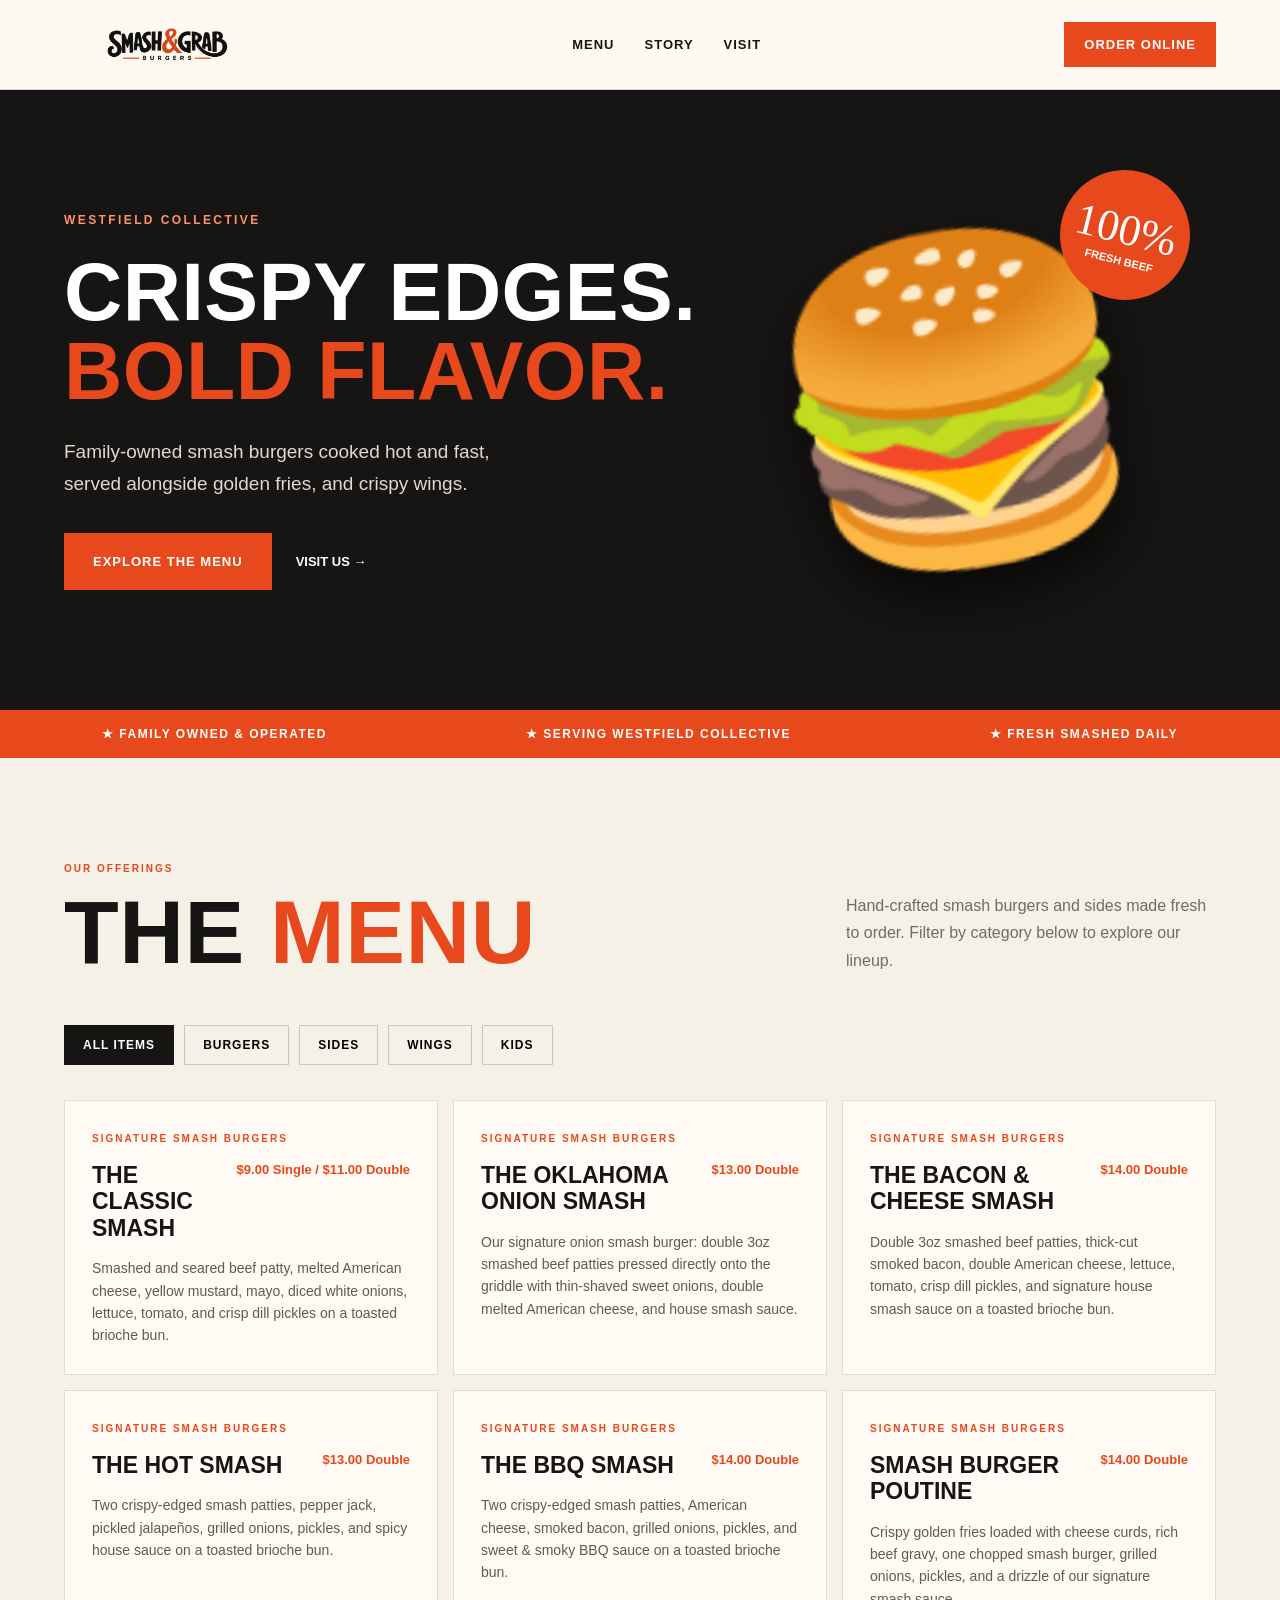
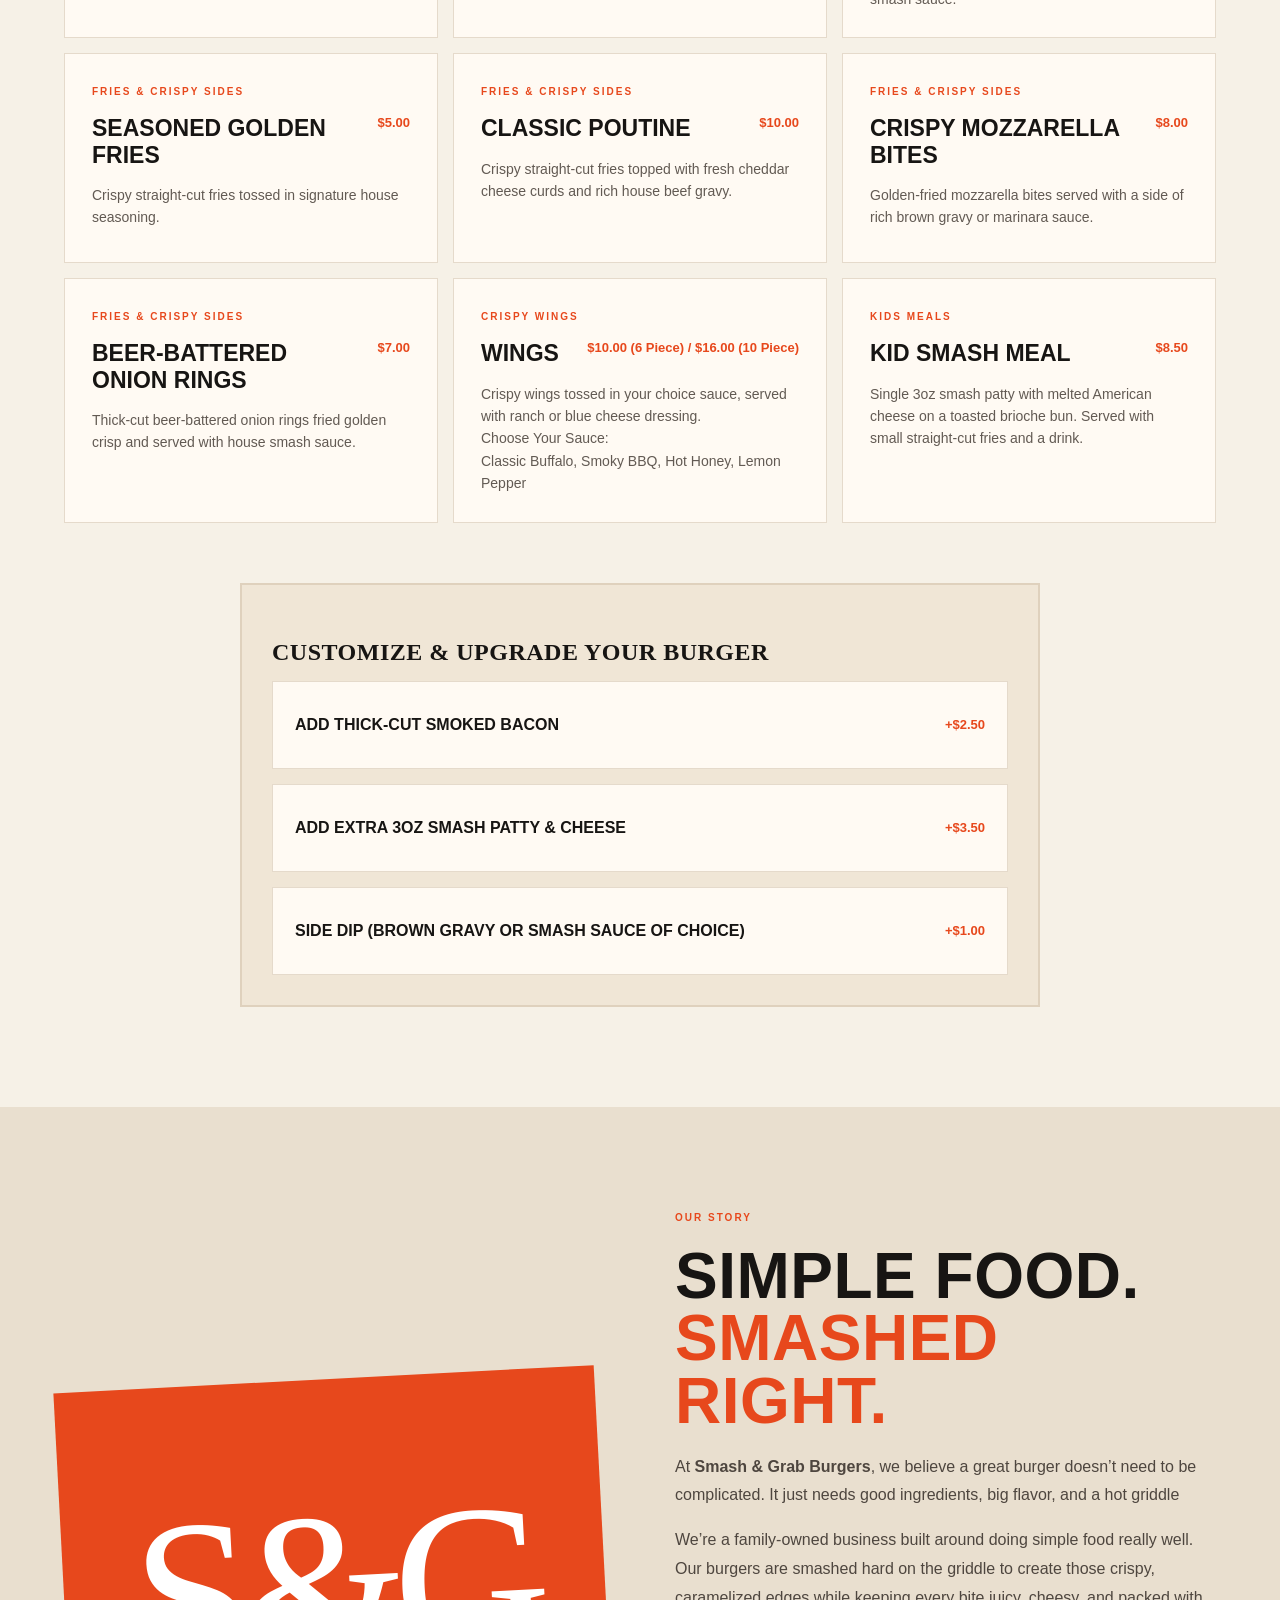
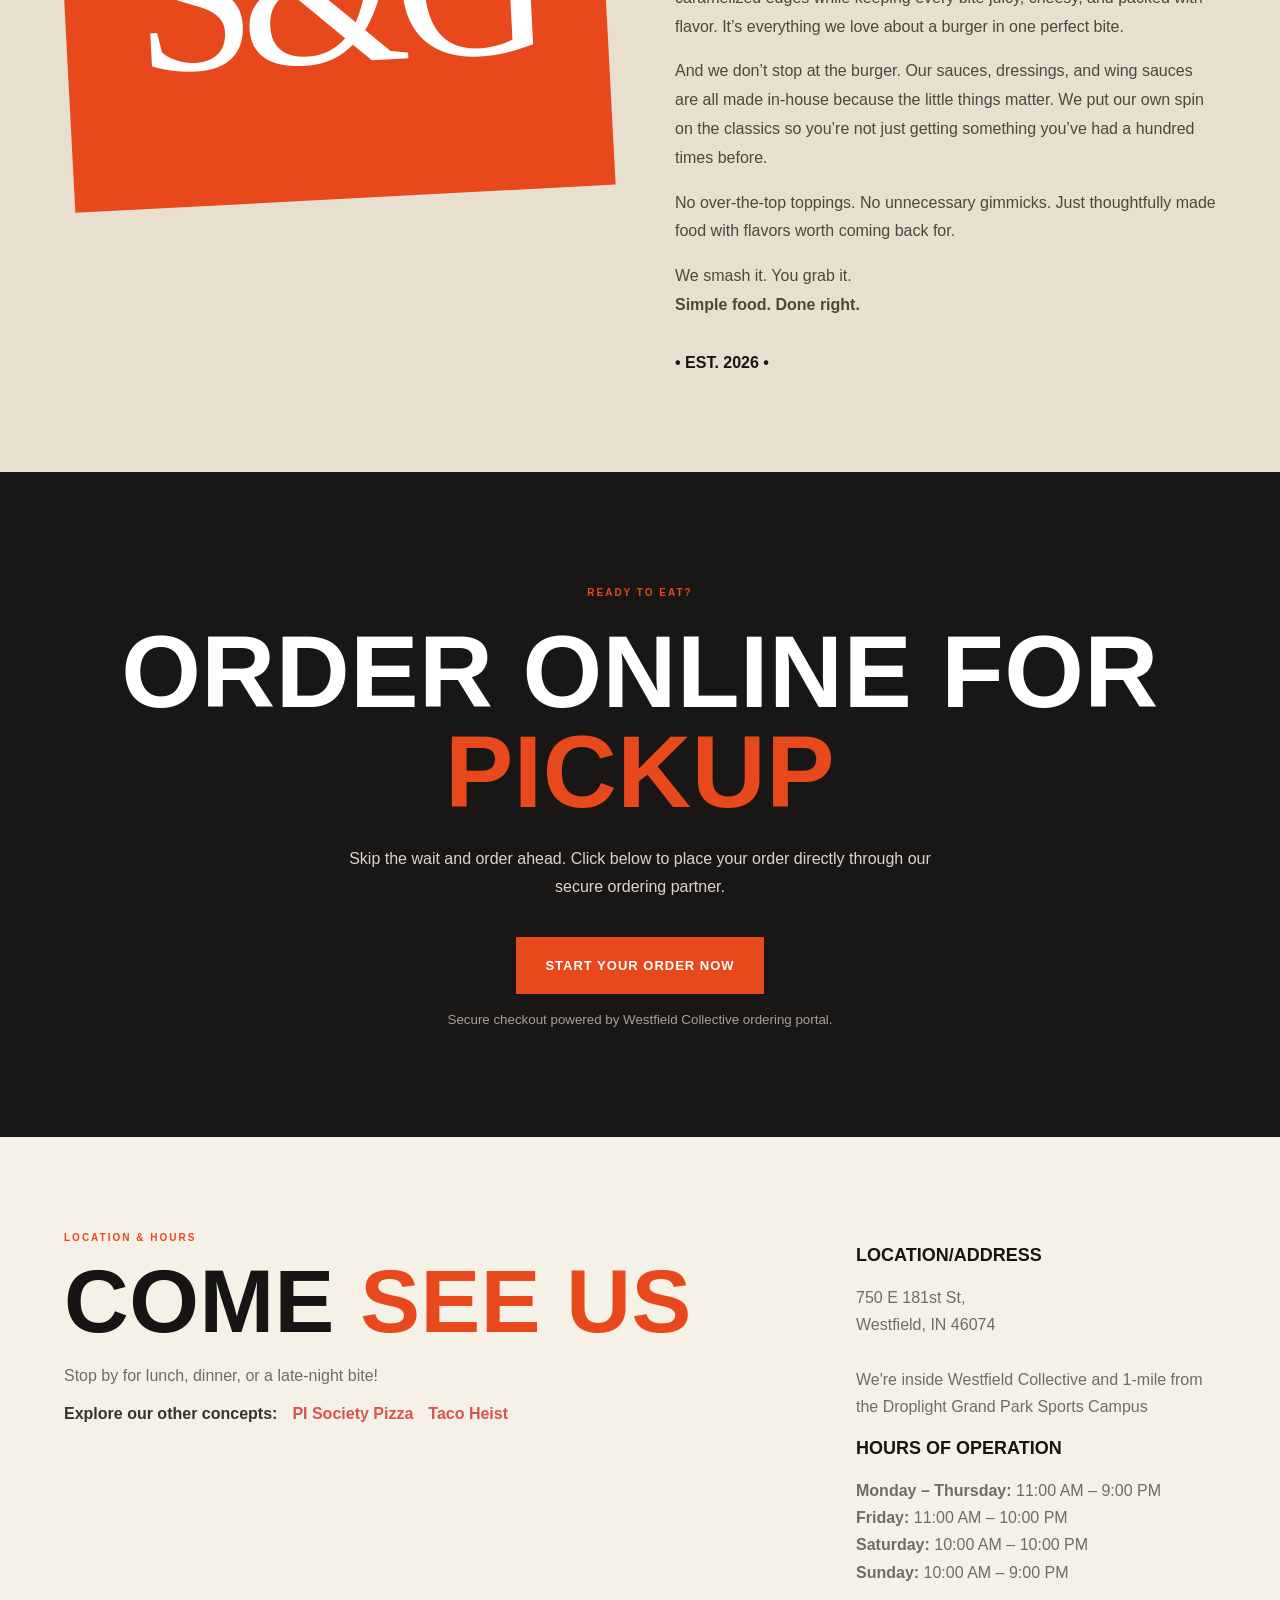
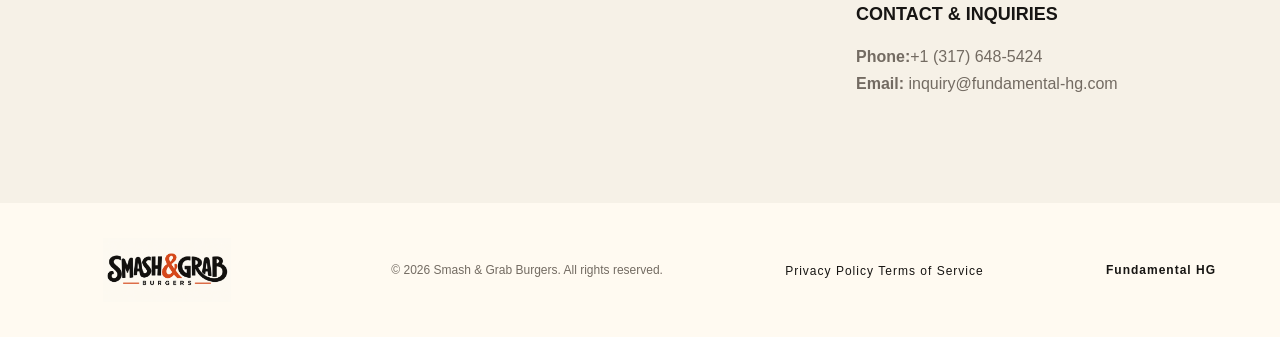
==== index.html @ 5c8beadf "Title minor mod" ====
<!doctype html>
<html lang="en">
<head>
  <meta charset="utf-8">
  <meta name="viewport" content="width=device-width, initial-scale=1">
  <meta name="theme-color" content="#141210">
  <meta name="description" content="Smash & Grab Burgers at Westfield Collective, 750 E 181st St, Westfield, IN. Family-owned smash burgers, crispy sides and wings.">
  <title>Smash & Grab Burgers, Crispy Edges & Bold Flavor</title>
  <link rel="stylesheet" href="css/style.css">
  <link rel="icon" type="image/png" href="images/favicon.png">
  <meta property="og:site_name" content="Smash & Grab Burgers">
  <script type="application/ld+json">
    {
      "@context": "https://schema.org",
      "@type": "WebSite",
      "name": "Smash & Grab Burgers",
      "url": "https://smashngrab-burgers.com/"
    }
</script>
</head>
<script async src="https://www.googletagmanager.com/gtm.js?id=GTM-5ZF3VC8J"></script>
<script>
  window.dataLayer = window.dataLayer || [];
  function gtag(){dataLayer.push(arguments);}
  gtag('js', new Date());
</script>
<body>

  <!-- Top Navigation Header -->
  <header class="top">
    <a href="#home" class="brand">
      <img src="images/logo.png" alt="Smash & Grab Logo" width=\'200\' height=\'50\'></svg>
    </a>
    <nav>
      <a href="#menu">MENU</a>
      <a href="#story">STORY</a>
      <a href="#visit">VISIT</a>
    </nav>
    <button class="button small order-trigger">ORDER ONLINE</button>
  </header>

  <!-- Hero Section -->
  <section id="home" class="hero">
    <div>
      <span class="eyebrow">WESTFIELD COLLECTIVE</span>
      <h1>CRISPY EDGES. <em>BOLD FLAVOR.</em></h1>
      <p>Family-owned smash burgers cooked hot and fast, served alongside golden fries, and crispy wings.</p>
      <div class="actions">
        <a href="#menu" class="button">EXPLORE THE MENU</a>
        <a href="#visit" class="textlink">VISIT US &rarr;</a>
      </div>
    </div>
    <div class="hero-art">
      <div class="roundel">
        <span>100%</span>
        <small>FRESH BEEF</small>
      </div>
      <div class="burger-emoji">&#127828;</div>
    </div>
  </section>

  <div class="ticker">
    <span>★ FAMILY OWNED & OPERATED</span>
    <span>★ SERVING WESTFIELD COLLECTIVE</span>
    <span>★ FRESH SMASHED DAILY</span>
  </div>

  <!-- Menu Section -->
  <section id="menu" class="section">
    <div class="section-heading">
      <div>
        <span class="category">OUR OFFERINGS</span>
        <h2>THE <span class="orange">MENU</span></h2>
      </div>
      <p>Hand-crafted smash burgers and sides made fresh to order. Filter by category below to explore our lineup.</p>
    </div>

    <div class="filters">
      <button class="active" onclick="filterMenu('all', this)">ALL ITEMS</button>
      <button onclick="filterMenu('signature smash', this)">BURGERS</button>
      <button onclick="filterMenu('fries & crispy', this)">SIDES</button>
      <button onclick="filterMenu('crispy wings', this)">WINGS</button>
      <button onclick="filterMenu('kids meals', this)">KIDS</button>
    </div>

    <!-- Main Dynamic Menu Grid -->
    <div class="menu-grid" id="menu-container">
      <!-- Injected dynamically via js/main.js -->
    </div>

    <!-- Upgrade / Customize Section Injected Below Grid -->
    <div id="upgrade-container"></div>
  </section>

  <!-- Story Section -->
  <section id="story" class="story">
    <div class="story-mark">
      <span>S&G</span>
    </div>
    <div>
      <span class="category">OUR STORY</span>
      <h2>SIMPLE FOOD. <br><em>SMASHED RIGHT.</em></h2>
      <p>At <strong>Smash & Grab Burgers</strong>, we believe a great burger doesn’t need to be complicated. It just needs good ingredients, big flavor, and a hot griddle</p>
	  <p>We’re a family-owned business built around doing simple food really well. Our burgers are smashed hard on the griddle to create those crispy, caramelized edges while keeping every bite juicy, cheesy, and packed with flavor. It’s everything we love about a burger in one perfect bite.</p>
	  <p>And we don’t stop at the burger. Our sauces, dressings, and wing sauces are all made in-house because the little things matter. We put our own spin on the classics so you’re not just getting something you’ve had a hundred times before.</p>
	  <p>No over-the-top toppings. No unnecessary gimmicks. Just thoughtfully made food with flavors worth coming back for.</p>
	  <p>We smash it. You grab it.<br><strong>Simple food. Done right.</strong></p>
      <br><strong>• EST. 2026 •</strong>
    </div>
  </section>

  <!-- Order Online CTA Section -->
  <section class="order">
    <span class="category">READY TO EAT?</span>
    <h2>ORDER ONLINE FOR <span class="orange">PICKUP</span></h2>
    <p>Skip the wait and order ahead. Click below to place your order directly through our secure ordering partner.</p>
    <button class="button order-trigger">START YOUR ORDER NOW</button>
    <small>Secure checkout powered by Westfield Collective ordering portal.</small>
  </section>

  <!-- Visit & Inquiry Section -->
  <section id="visit" class="visit">
    <div>
      <span class="category">LOCATION & HOURS</span>
      <h2>COME <span class="orange">SEE US</span></h2>
      <p>Stop by for lunch, dinner, or a late-night bite!<br></p>
        <div class="sibling-concepts">
            <span class="concepts-label">Explore our other concepts:</span>
            <a href="https://www.pisocietypizza.com" target="_blank" class="concept-link">PI Society Pizza</a>
            <a href="https://www.taco-heist.com" target="_blank" class="concept-link">Taco Heist</a>
        </div>            
    </div>
    <div>
      <h3>LOCATION/ADDRESS</h3>
      <p>750 E 181st St,<br>Westfield, IN 46074<br><br>We're inside Westfield Collective and 1-mile from the Droplight Grand Park Sports Campus</p>
      <h3>HOURS OF OPERATION</h3>
      <p><strong>Monday – Thursday:</strong> 11:00 AM – 9:00 PM<br><strong>Friday:</strong> 11:00 AM – 10:00 PM<br><strong>Saturday:</strong> 10:00 AM – 10:00 PM<br><strong>Sunday:</strong> 10:00 AM – 9:00 PM</p>
      <h3>CONTACT & INQUIRIES</h3>
      <p><strong>Phone:</strong>+1 (317) 648-5424<br><strong>Email:</strong> inquiry@fundamental-hg.com</p>
    </div>
  </section>

  <!-- Footer -->
<footer>
    <a href="#home" class="brand">
      <img src="images/logo.png" alt="Smash & Grab Logo"></text></svg>
    </a>
    <p>&copy; 2026 Smash & Grab Burgers. All rights reserved.</p>
    <div class="legal-links">
      <a href="/privacy.html">Privacy Policy</a>
      <a href="/terms.html">Terms of Service</a>
    </div>
    <strong>Fundamental HG</strong>
  </footer>

  <!-- External Redirect Popup Modal -->
  <div class="modal-overlay" id="orderModal">
    <div class="modal-box">
      <h3>REDIRECTING TO ORDER</h3>
      <p>You are now being redirected to our secure online ordering partner at Westfield Collective.</p>
      <div class="modal-actions">
        <button class="button small" id="proceedBtn">CONTINUE</button>
        <button class="button small" style="background:#736b62;border-color:#736b62;" id="cancelBtn">CANCEL</button>
      </div>
    </div>
  </div>

  <!-- Scripts -->
  <script src="js/menu-data.js"></script>
  <script src="js/main.js"></script>
</body>
</html>
---- css/style.css ----
:root{--ink:#171513;--cream:#f6f1e7;--orange:#e7481c;--muted:#736b62}
*{box-sizing:border-box}
html{scroll-behavior:smooth}
body{margin:0;background:var(--cream);color:var(--ink);font-family:Arial,Helvetica,sans-serif}
a{color:inherit;text-decoration:none}

/* Top Navigation - Sticky Persistent Banner */
.top{height:90px;background:#fffaf1;display:flex;align-items:center;justify-content:space-between;padding:12px max(5%,calc((100vw - 1300px)/2));gap:25px;position:sticky;top:0;z-index:10;border-bottom:1px solid #ddd4c6}
.brand img {
  width: 205px;
  max-height: 64px;
  height: auto;
  object-fit: contain;
  display: block;
}
.top nav{display:flex;gap:30px;font-size:13px;font-weight:900;letter-spacing:1px}
.top nav a:hover,.textlink:hover{color:var(--orange)}

/* Buttons */
.button{display:inline-block;background:var(--orange);color:white;padding:19px 27px;font-weight:900;font-size:13px;letter-spacing:1px;border:2px solid var(--orange);transition:.2s;cursor:pointer}
.button:hover{background:#ba3514;border-color:#ba3514}
.button.small{padding:13px 18px}

/* Hero Section */
.hero{min-height:620px;display:grid;grid-template-columns:1.1fr .9fr;align-items:center;background:#171513;color:white;padding:70px max(5%,calc((100vw - 1300px)/2));overflow:hidden}
.eyebrow{font-size:12px;letter-spacing:2.4px;font-weight:900;color:#ff916b}
.hero h1,.section h2,.story h2,.order h2,.visit h2{font-family:Impact,'Arial Narrow',sans-serif;font-stretch:condensed;font-weight:900;line-height:.98;letter-spacing:.5px}
.hero h1{font-size:clamp(58px,6.3vw,105px);margin:25px 0}
.hero h1 em,.story h2 em{color:var(--orange);font-style:normal}
.hero p{max-width:460px;font-size:19px;line-height:1.65;color:#e1d9d0}
.actions{display:flex;align-items:center;gap:24px;flex-wrap:wrap;margin-top:34px}
.textlink{font-size:13px;font-weight:900}

.hero-art{position:relative;height:470px;display:grid;place-items:center}
.burger-emoji{font-size:clamp(190px,24vw,340px);filter:drop-shadow(0 28px 25px #0009);transform:rotate(-10deg)}
.roundel{position:absolute;top:5px;right:5%;width:130px;height:130px;border-radius:50%;background:var(--orange);display:flex;align-items:center;justify-content:center;flex-direction:column;transform:rotate(14deg);z-index:1}
.roundel span{font-family:Impact;font-size:44px}
.roundel small{font-size:11px;text-align:center;font-weight:bold}

/* Ticker */
.ticker{background:var(--orange);color:white;display:flex;justify-content:space-around;align-items:center;gap:15px;padding:17px 10px;font-weight:900;letter-spacing:1.5px;font-size:12px}

/* Sections */
.section{padding:100px max(5%,calc((100vw - 1300px)/2))}
.section-heading{display:flex;align-items:end;justify-content:space-between;gap:30px}
.orange{color:var(--orange)}
.section h2,.visit h2{font-size:clamp(65px,7vw,105px);margin:13px 0}
.section-heading p{max-width:370px;color:var(--muted);line-height:1.7}

/* Filters & Menu */
.filters{display:flex;flex-wrap:wrap;gap:10px;margin:35px 0}
.filters button{background:transparent;border:1px solid #cfc5b6;padding:12px 18px;cursor:pointer;font-weight:900;font-size:12px;letter-spacing:1px}
.filters button.active,.filters button:hover{background:var(--ink);color:white;border-color:var(--ink)}
.menu-grid{display:grid;grid-template-columns:repeat(3,1fr);gap:15px}
.menu-card{background:#fffaf3;padding:27px;min-height:210px;border:1px solid #e5dacb;transition:transform .2s}
.menu-card:hover{transform:translateY(-3px)}
.category{color:var(--orange);font-size:10px;letter-spacing:2px;font-weight:900}
.item-top{display:flex;justify-content:space-between;gap:15px;align-items:start;margin:16px 0}
.item-top h3{font-size:23px;margin:0;line-height:1.15}
.item-top strong{white-space:nowrap;color:var(--orange);font-size:13px;text-align:right}
.menu-card p{color:#625a53;line-height:1.6;font-size:14px;margin:0}

/* Upgrade Section Styling - Compact & Aligned */
.upgrade-section {
  margin-top: 60px;
  background: #f0e6d6;
  border: 2px solid #dfd1bd;
  padding: 30px;
  max-width: 800px;
  margin-left: auto;
  margin-right: auto;
}
.upgrade-grid {
  display: flex;
  flex-direction: column;
  gap: 15px;
}
.upgrade-card {
  background: #fffaf3;
  padding: 18px 22px;
  border: 1px solid #e5dacb;
}
.upgrade-card .item-top {
  display: flex;
  justify-content: space-between;
  align-items: center;
  gap: 20px;
}

/* Story & Order CTA */
.story{background:#e9dfcf;display:grid;grid-template-columns:1fr 1fr;gap:70px;align-items:center;padding:100px max(5%,calc((100vw - 1300px)/2))}
.story-mark{height:420px;background:var(--orange);color:#171513;display:flex;align-items:center;justify-content:center;font-family:Impact;font-size:clamp(110px,17vw,260px);letter-spacing:-15px;transform:rotate(-3deg)}
.story-mark span{color:white}
.story h2{font-size:clamp(48px,5vw,80px);margin:20px 0}
.story p{line-height:1.8;color:#4e463f}

.order{text-align:center;background:#191715;color:white;padding:110px 20px}
.order h2{font-size:clamp(60px,8vw,120px);margin:22px 0}
.order p{max-width:590px;margin:0 auto 35px;color:#ded4c9;line-height:1.8}
.order small{display:block;color:#a8a09a;margin-top:18px}

/* Visit Section */
.visit{display:flex;justify-content:space-between;gap:50px;padding:90px max(5%,calc((100vw - 1300px)/2))}
.visit>div:last-child{max-width:360px;align-self:center}
.visit h3{font-size:18px}
.visit p{color:var(--muted);line-height:1.7}

/* Footer */
footer{background:#fffaf1;padding:35px 5%;display:flex;align-items:center;justify-content:space-between;gap:25px}
footer img{width:180px}
footer strong,footer a{font-size:12px;letter-spacing:1px}
footer p{font-size:12px;color:var(--muted)}

/* Modal Popup Overlay */
.modal-overlay {
  position: fixed; top: 0; left: 0; width: 100%; height: 100%;
  background: rgba(0,0,0,0.7); display: none; align-items: center; justify-content: center; z-index: 100;
}
.modal-box {
  background: #fffaf3; padding: 40px; max-width: 480px; width: 90%;
  border: 3px solid var(--orange); text-align: center;
}
.modal-box h3 { font-family: Impact; font-size: 32px; margin-top: 0; color: var(--ink); }
.modal-box p { color: #625a53; line-height: 1.6; margin: 20px 0; }
.modal-actions { display: flex; gap: 15px; justify-content: center; margin-top: 25px; }

/* ==========================================
   RESPONSIVE DESIGN FOR TABLETS & MOBILES
   ========================================== */

/* Tablets and Medium Screens (max-width: 1024px) */
@media (max-width: 1024px) {
  .hero {
    grid-template-columns: 1fr;
    text-align: center;
    padding: 50px 5%;
  }
  .hero p {
    margin-left: auto;
    margin-right: auto;
  }
  .actions {
    justify-content: center;
  }
  .menu-grid {
    grid-template-columns: repeat(2, 1fr);
  }
  .story {
    grid-template-columns: 1fr;
    gap: 40px;
    padding: 70px 5%;
  }
  .story-mark {
    height: 300px;
  }
}

/* Mobile Phones (max-width: 768px) */
@media (max-width: 768px) {
  /* Header & Navigation - Sticky persistent banner with reduced height */
  .top {
    height: auto;
    flex-direction: row;
    padding: 8px 5%;
    gap: 10px;
    position: sticky;
    top: 0;
    z-index: 10;
  }
  .top nav {
    display: none;
  }
  .brand img {
    width: 120px;
  }
  .top .button.small {
    padding: 8px 12px;
    font-size: 11px;
  }

  /* Hero adjustments */
  .hero h1 {
    font-size: clamp(42px, 12vw, 65px);
  }
  .hero-art {
    height: 300px;
  }
  .burger-emoji {
    font-size: 200px;
  }

  /* Sections padding & layout */
  .section {
    padding: 60px 5%;
  }
  .section-heading {
    flex-direction: column;
    align-items: flex-start;
    gap: 12px;
  }
  .section h2, .visit h2, .order h2 {
    font-size: clamp(45px, 12vw, 65px);
  }

  /* Single column grids for mobile */
  .menu-grid {
    grid-template-columns: 1fr;
  }
  .upgrade-grid {
    grid-template-columns: 1fr;
  }

  /* Visit & Footer sections */
  .visit {
    flex-direction: column;
    padding: 60px 5%;
    gap: 35px;
  }
  .visit>div:last-child {
    max-width: 100%;
  }
  footer {
    flex-direction: column;
    text-align: center;
    padding: 30px 5%;
    gap: 15px;
  }
}

.sibling-concepts {
    display: flex;
    align-items: left;
    justify-content: left;
    gap: 15px;
    padding: 0px;
    flex-wrap: wrap;
    font-family: inherit;
}

.concepts-label {
    font-weight: bold;
    color: #333; /* Adjust to match the specific site's text color */
}

.concept-link {
    text-decoration: none;
    color: #d9534f; /* Adjust to match the specific site's accent color */
    font-weight: 600;
    transition: color 0.3s ease;
}

.concept-link:hover {
    color: #000;
    text-decoration: underline;
}

/* Mobile responsive adjustment */
@media (max-width: 768px) {
    .sibling-concepts {
        flex-direction: column;
        gap: 10px;
    }
}
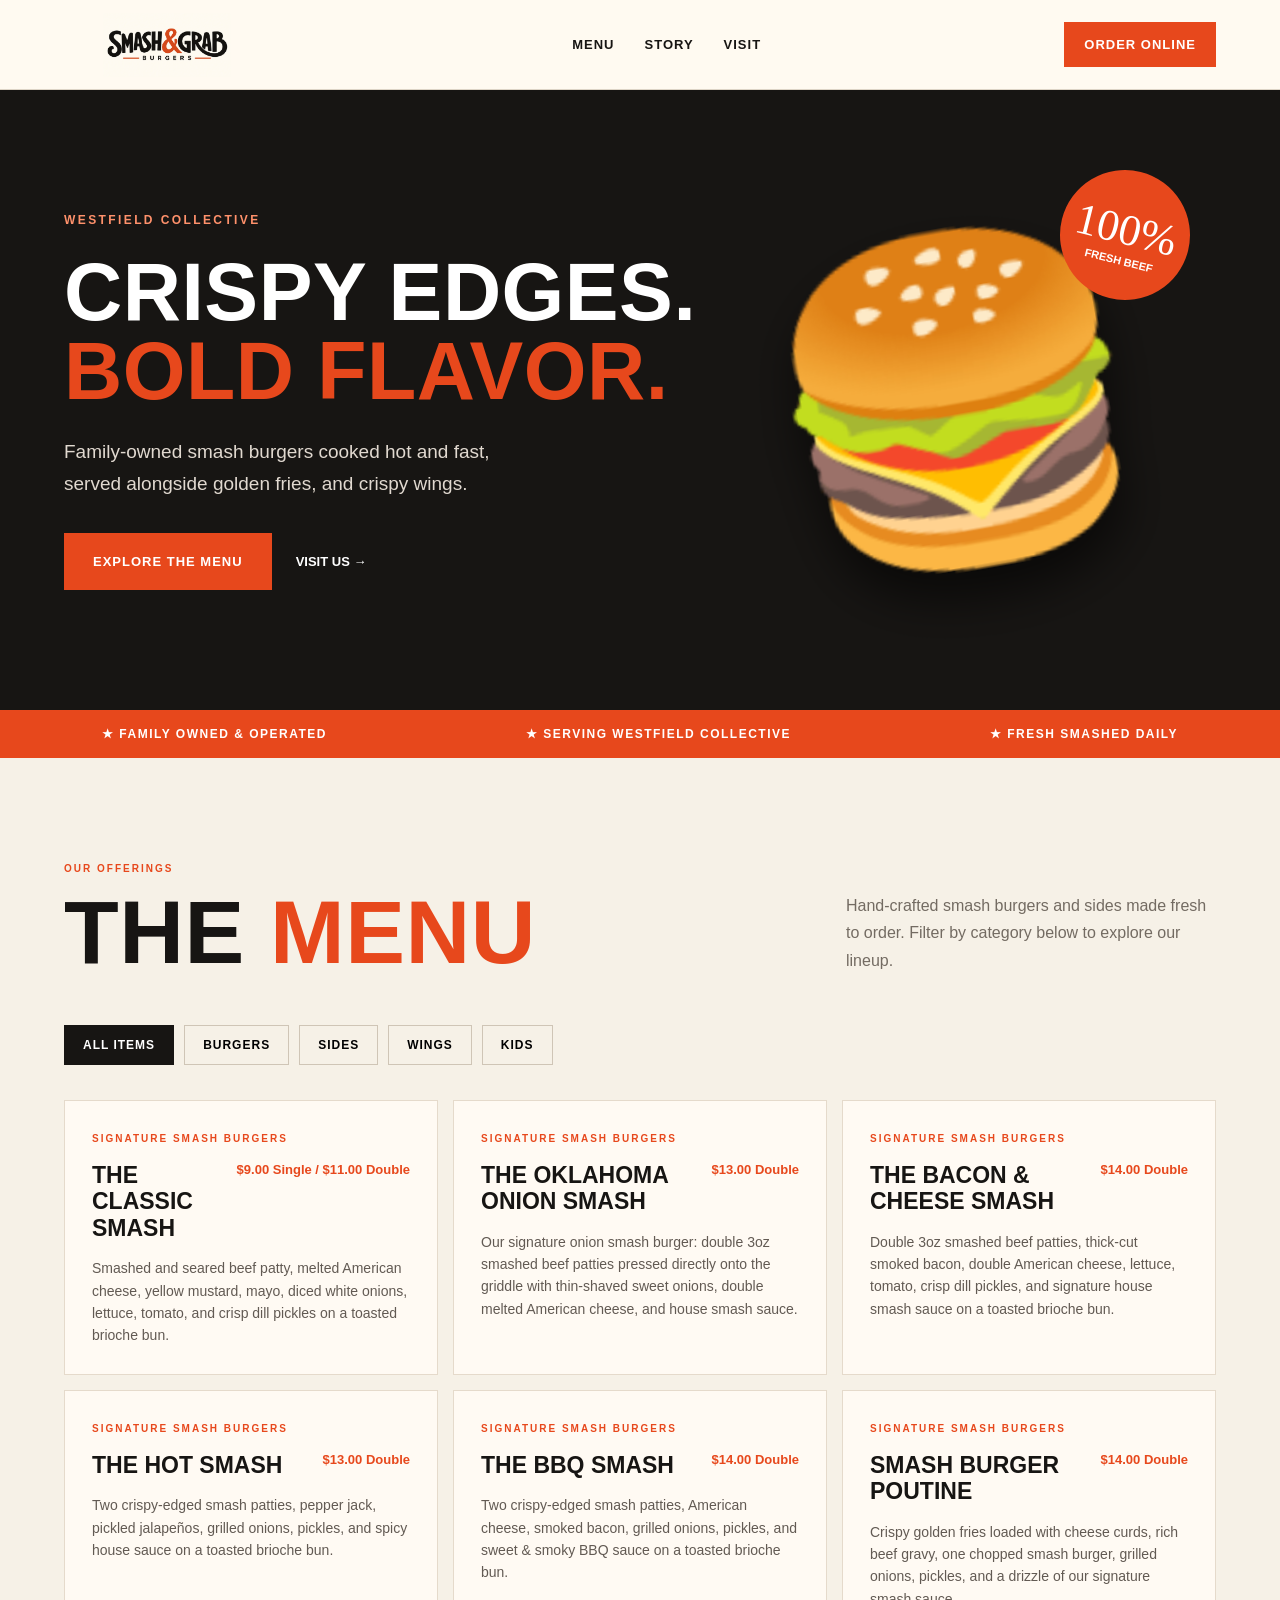
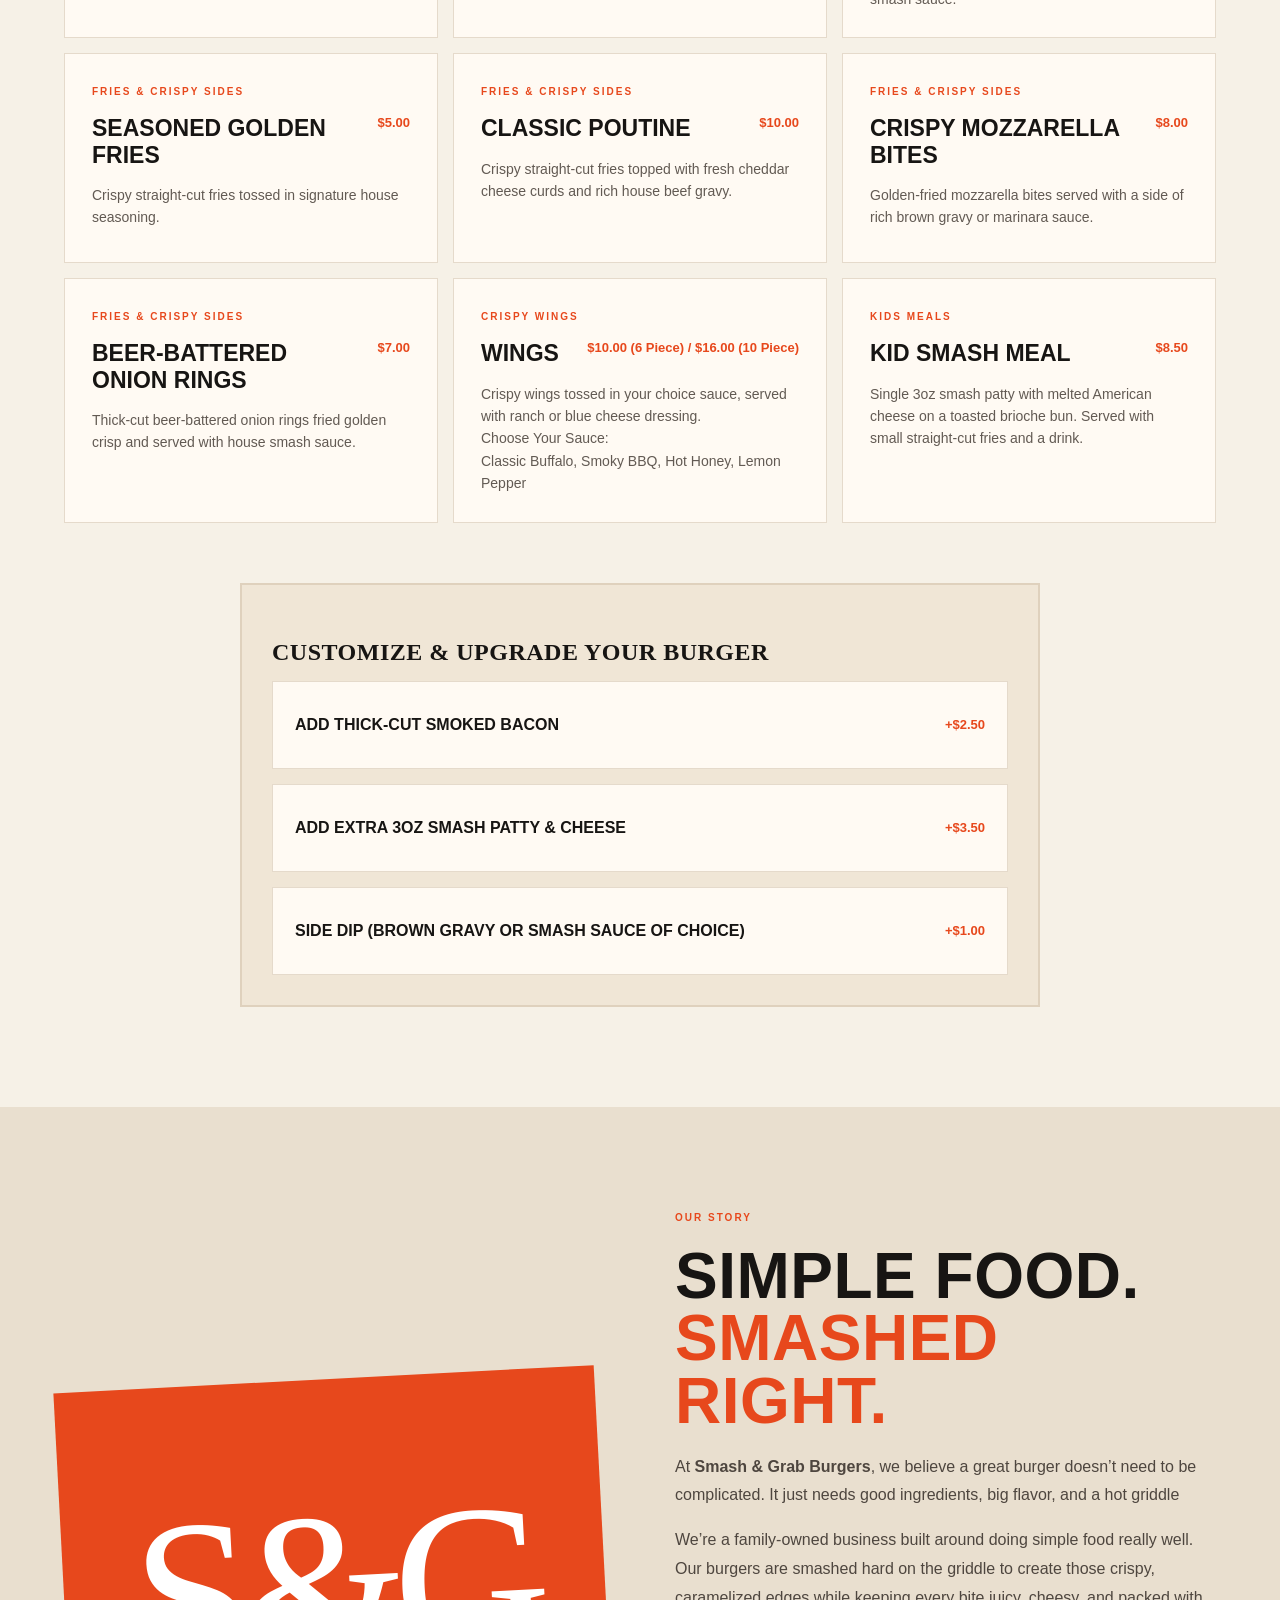
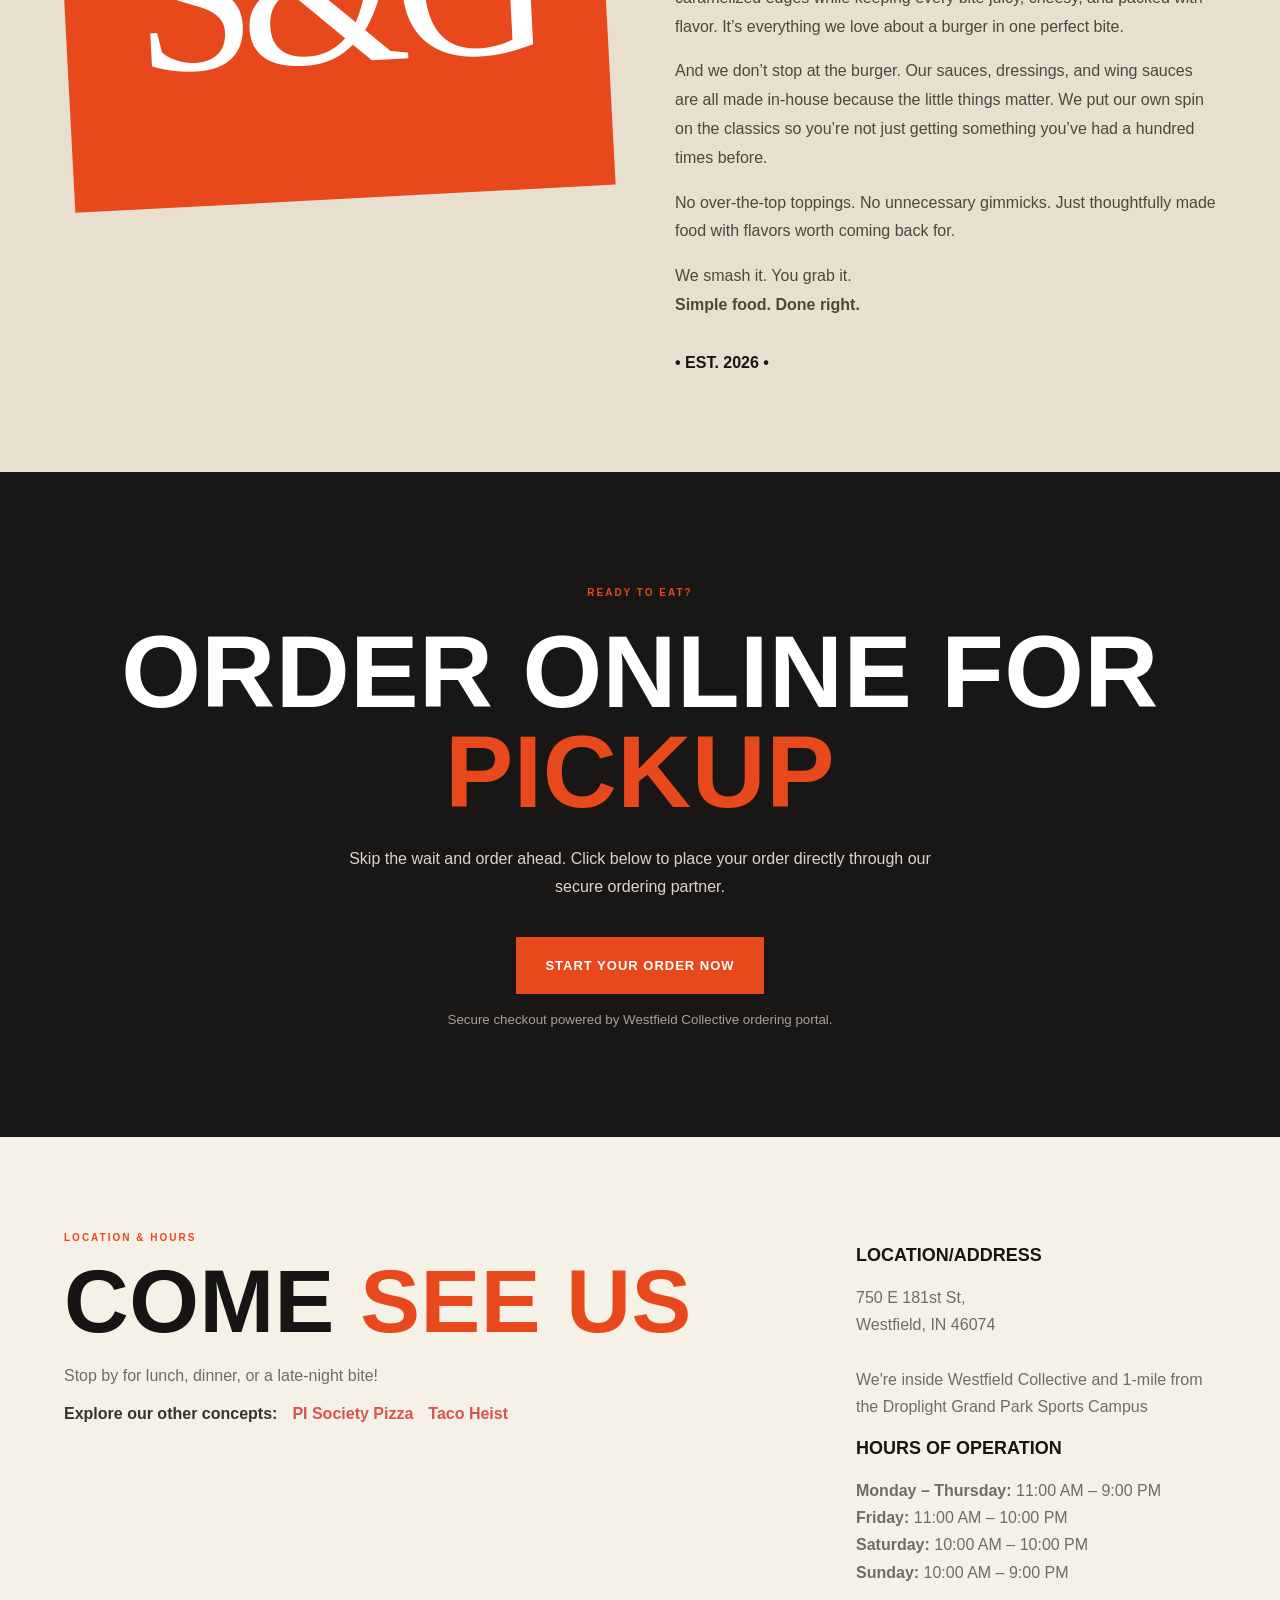
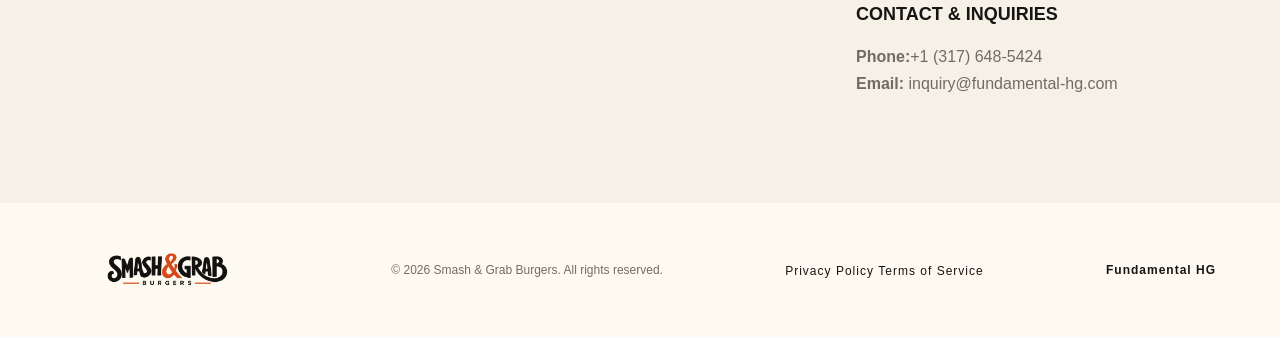
==== commit 1c7bd2de: "logo webp" ====
--- a/index.html
+++ b/index.html
@@ -5,15 +5,16 @@
   <meta name="viewport" content="width=device-width, initial-scale=1">
   <meta name="theme-color" content="#141210">
   <meta name="description" content="Smash & Grab Burgers at Westfield Collective, 750 E 181st St, Westfield, IN. Family-owned smash burgers, crispy sides and wings.">
-  <title>Smash & Grab Burgers, Crispy Edges & Bold Flavor</title>
+  <title>Smash & Grab Burgers</title>
   <link rel="stylesheet" href="css/style.css">
   <link rel="icon" type="image/png" href="images/favicon.png">
-  <meta property="og:site_name" content="Smash & Grab Burgers">
+  <meta property="og:site_name" content="Smash & Grab Burgers, Crispy Edges & Bold Flavor">
   <script type="application/ld+json">
     {
       "@context": "https://schema.org",
       "@type": "WebSite",
       "name": "Smash & Grab Burgers",
+      "alternateName": "Smash & Grab Burgers: Crispy Edges & Bold Flavor",      
       "url": "https://smashngrab-burgers.com/"
     }
 </script>
@@ -29,7 +30,7 @@
   <!-- Top Navigation Header -->
   <header class="top">
     <a href="#home" class="brand">
-      <img src="images/logo.png" alt="Smash & Grab Logo" width=\'200\' height=\'50\'></svg>
+      <img src="images/logo.webp" alt="Smash & Grab Logo" width=\'200\' height=\'50\'></svg>
     </a>
     <nav>
       <a href="#menu">MENU</a>
@@ -143,7 +144,7 @@
   <!-- Footer -->
 <footer>
     <a href="#home" class="brand">
-      <img src="images/logo.png" alt="Smash & Grab Logo"></text></svg>
+      <img src="images/logo.webp" alt="Smash & Grab Logo"></text></svg>
     </a>
     <p>&copy; 2026 Smash & Grab Burgers. All rights reserved.</p>
     <div class="legal-links">
